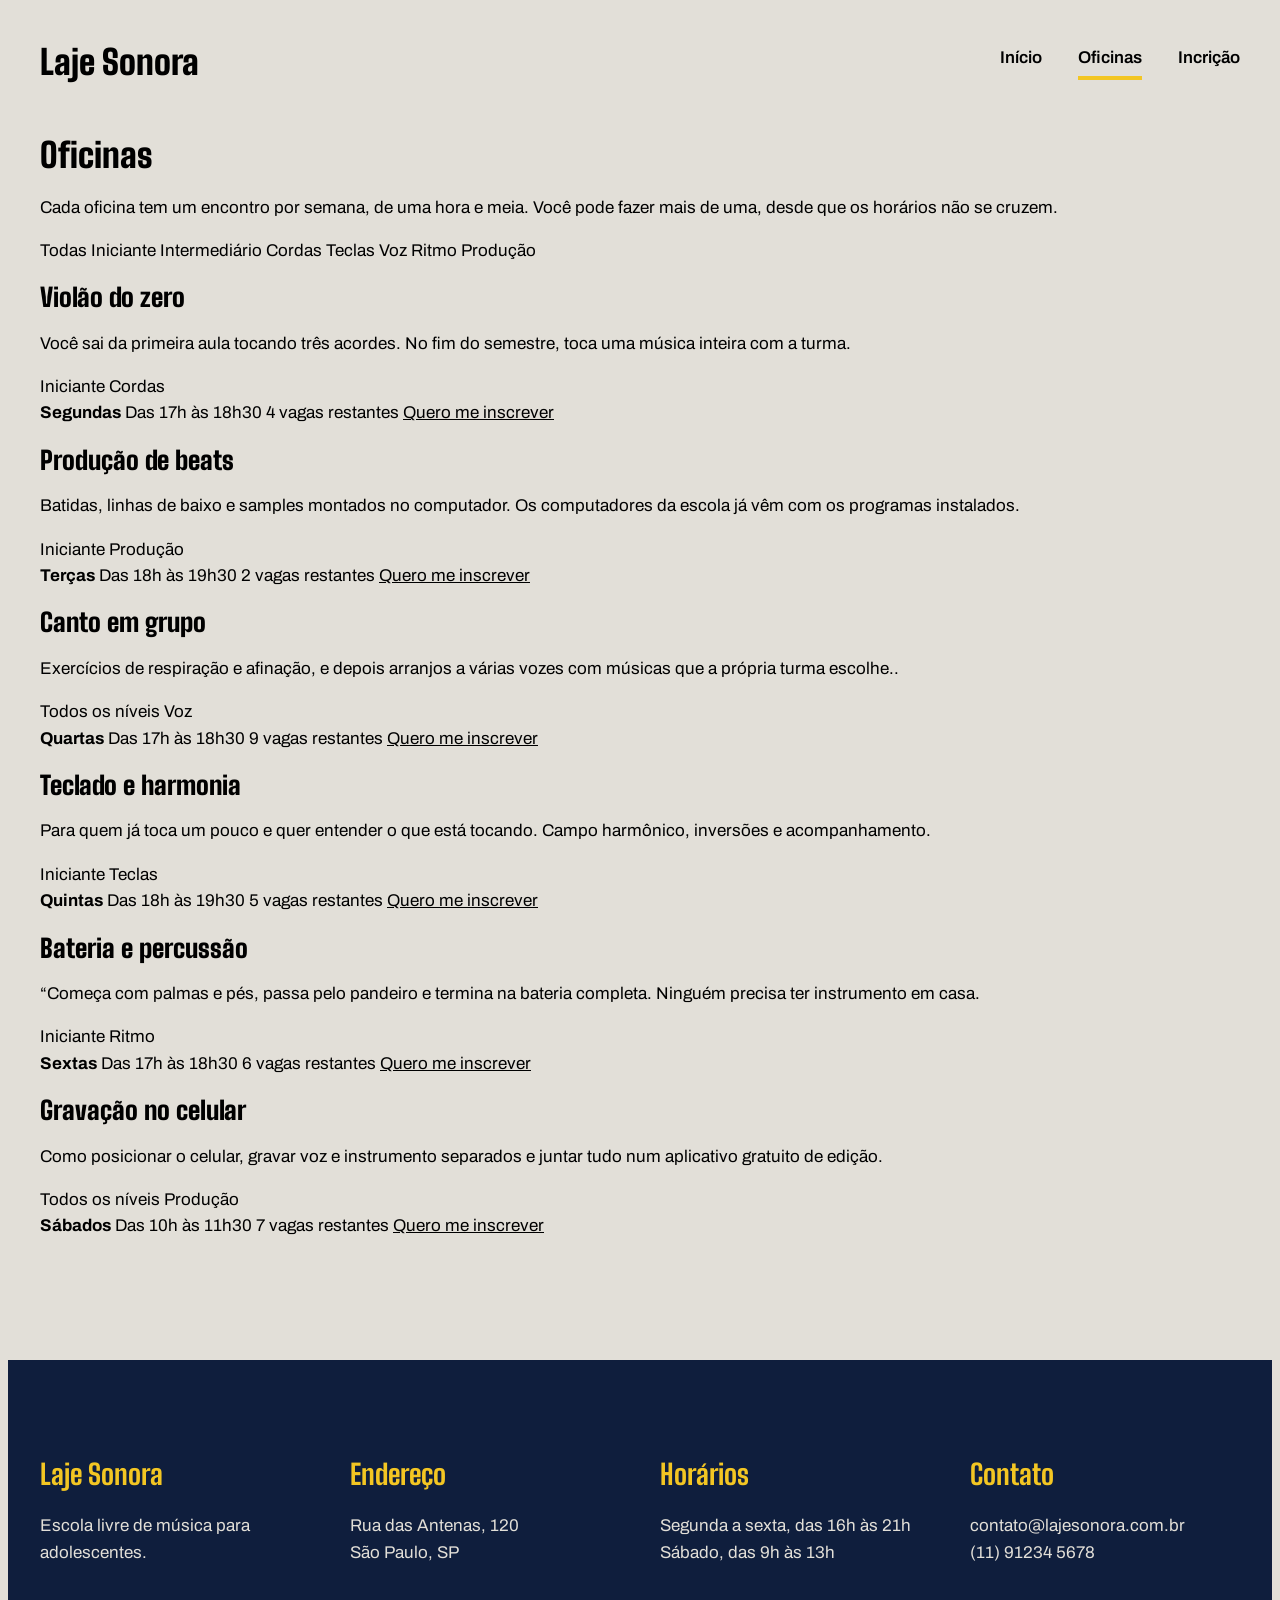
==== oficinas.html @ 65b5c01b "HTML da página de oficinas" ====
<!DOCTYPE html>
<html lang="pt-BR">
<head>
    <meta charset="UTF-8">
    <meta name="viewport" content="width=device-width, initial-scale=1.0">
    <link rel="preconnect" href="https://fonts.googleapis.com">
    <link rel="preconnect" href="https://fonts.gstatic.com" crossorigin>
    <link href="https://fonts.googleapis.com/css2?family=Archivo:ital,wght@0,100..900;1,100..900&family=Big+Shoulders:opsz,wght@10..72,100..900&display=swap" rel="stylesheet">
    <link rel="stylesheet" href="./oficinas.css">
    <title>Laje Sonora | Oficinas</title>
</head>
<body>
    <header class="conteudo topo">
        <a href="./index.html" class="logo">Laje Sonora</a>
        <nav class="menu">
            <a href="./index.html">Início</a>
            <a href="./oficinas.html" class="atual">Oficinas</a>
            <a href="./inscricao.html">Incrição</a>
        </nav>
    </header>
   <main class="conteudo">
    <h1 class="titulo-pagina">Oficinas</h1>
    <p class="subtitulo-pagina">Cada oficina tem um encontro por semana, de uma hora e meia. Você pode fazer mais de uma, desde que os horários não se cruzem.</p>
    <div class="filtros">
        <span class="filtro" class="ativo">Todas</span>
        <span class="filtro">Iniciante</span>
        <span class="filtro">Intermediário</span>
        <span class="filtro">Cordas</span>
        <span class="filtro">Teclas</span>
        <span class="filtro">Voz</span>
        <span class="filtro">Ritmo</span>
        <span class="filtro">Produção</span>
    </div>
    <div class="lista">
        <article class="oficina">
            <div class="foto foto-azul"></div>
            <div class="oficina-texto">
                <h2>Violão do zero</h2>
                <p>Você sai da primeira aula tocando três acordes. No fim do semestre, toca uma música inteira com a turma.</p>
                <div class="etiquetas">
                    <span class="etiqueta">Iniciante</span>
                    <span class="etiqueta">Cordas</span>
                </div>
            </div>
            <div class="oficina-detalhes">
                <strong>Segundas</strong>
                <span>Das 17h às 18h30</span>
                <span>4 vagas restantes</span>
                <a href="./inscricao.html">Quero me inscrever</a>
            </div>
        </article>
         <article class="oficina">
            <div class="foto foto-amarela"></div>
            <div class="oficina-texto">
                <h2>Produção de beats</h2>
                <p>Batidas, linhas de baixo e samples montados no computador. Os computadores da escola já vêm com os programas instalados.</p>
                <div class="etiquetas">
                    <span class="etiqueta">Iniciante</span>
                    <span class="etiqueta">Produção</span>
                </div>
            </div>
            <div class="oficina-detalhes">
                <strong>Terças</strong>
                <span>Das 18h às 19h30</span>
                <span>2 vagas restantes</span>
                <a href="./inscricao.html">Quero me inscrever</a>
            </div>
        </article>
        <article class="oficina">
            <div class="foto foto-tinta"></div>
            <div class="oficina-texto">
                <h2>Canto em grupo</h2>
                <p>Exercícios de respiração e afinação, e depois arranjos a várias vozes com músicas que a própria turma escolhe..</p>
                <div class="etiquetas">
                    <span class="etiqueta">Todos os níveis</span>
                    <span class="etiqueta">Voz</span>
                </div>
            </div>
            <div class="oficina-detalhes">
                <strong>Quartas</strong>
                <span>Das 17h às 18h30</span>
                <span>9 vagas restantes</span>
                <a href="./inscricao.html">Quero me inscrever</a>
            </div>
        </article>
        <article class="oficina">
            <div class="foto"></div>
            <div class="oficina-texto">
                <h2>Teclado e harmonia</h2>
                <p>Para quem já toca um pouco e quer entender o que está tocando. Campo harmônico, inversões e acompanhamento.</p>
                <div class="etiquetas">
                    <span class="etiqueta">Iniciante</span>
                    <span class="etiqueta">Teclas</span>
                </div>
            </div>
            <div class="oficina-detalhes">
                <strong>Quintas</strong>
                <span>Das 18h às 19h30</span>
                <span>5 vagas restantes</span>
                <a href="./inscricao.html">Quero me inscrever</a>
            </div>
        </article>
        <article class="oficina">
            <div class="foto foto-azul"></div>
            <div class="oficina-texto">
                <h2>Bateria e percussão</h2>
                <p>“Começa com palmas e pés, passa pelo pandeiro e termina na bateria completa. Ninguém precisa ter instrumento em casa.</p>
                <div class="etiquetas">
                    <span class="etiqueta">Iniciante</span>
                    <span class="etiqueta">Ritmo</span>
                </div>
            </div>
            <div class="oficina-detalhes">
                <strong>Sextas</strong>
                <span>Das 17h às 18h30</span>
                <span>6 vagas restantes</span>
                <a href="./inscricao.html">Quero me inscrever</a>
            </div>
        </article>
        <article class="oficina">
            <div class="foto foto-amarela"></div>
            <div class="oficina-texto">
                <h2>Gravação no celular</h2>
                <p>Como posicionar o celular, gravar voz e instrumento separados e juntar tudo num aplicativo gratuito de edição.</p>
                <div class="etiquetas">
                    <span class="etiqueta">Todos os níveis</span>
                    <span class="etiqueta">Produção</span>
                </div>
            </div>
            <div class="oficina-detalhes">
                <strong>Sábados</strong>
                <span>Das 10h às 11h30</span>
                <span>7 vagas restantes</span>
                <a href="./inscricao.html">Quero me inscrever</a>
            </div>
        </article>
    </div>
   </main>
    <footer class="rodape">
        <div class="conteudo rodape-colunas">
            <div class="rodape-coluna">
                <h4>Laje Sonora</h4>
                <p>Escola livre de música para <br> adolescentes.</p>
            </div>
            <div class="rodape-coluna">
                <h4>Endereço</h4>
                <p>Rua das Antenas, 120 <br> São Paulo, SP
                </p>
            </div>
            <div class="rodape-coluna">
                <h4>Horários</h4>
                <p>Segunda a sexta, das 16h às 21h <br> Sábado, das 9h às 13h
                </p>
            </div>
            <div class="rodape-coluna">
                <h4>Contato</h4>
                <p>contato@lajesonora.com.br <br> (11) 91234 5678
                </p>
            </div>
        </div>
    </footer>
</body>
</html>
---- oficinas.css ----
:root {
    --concreto: #E2DFD8;
    --concreto-escuro: #CBC7BE;
    --tinta: #0F1E3D;
    --caixa-dagua: #1F5FBF;
    --fita: #F3C623;
    --branco: #FFFFFF;

    --fonte-cartaz: "Big Shoulders", "Arial Narrow", sans-serif;
    --fonte-texto: "Archivo", Arial, sans-serif;
}

body{
    background-color: var(--concreto);
    text-decoration-color: var(--tinta);
    font-family: var(--fonte-texto);
    font-size: 17px;
    line-height: 1.55;
}

a{
    color: inherit
}

h1, h2, h3{
    font-family: var(--fonte-cartaz);
    font-weight: 900;
    line-height: 0.95;
}

.conteudo{
    max-width: 1200px;
    margin-inline: auto;
    padding-inline: 32px;
}

.topo{
    padding-block: 28px;
    display: flex;
    justify-content: space-between;
    align-items: center;
}

.logo{
    font-family: var(--fonte-cartaz);
    font-size: 34px;
    font-weight: 900;
    text-decoration: none;
}

.menu{
    display: flex;
    gap: 36px;
    a{
    font-weight: 600;
    text-decoration: none;
    padding-bottom: 4px;
    border-bottom: 4px solid transparent;
    }
    
    a:hover{
        border-bottom-color: var(--tinta);
    }
    
    a.atual{
        border-color: var(--fita);
    }
} 

.rodape{
    margin-top: 120px;
    background-color: var(--tinta);
    color: var(--concreto);
    padding-block: 56px;
    h4{
        font-family: var(--fonte-cartaz);
        font-size: 28px;
        color: var(--fita);
        margin-bottom: 12px;
    }
}

.rodape-colunas{
    display: flex;
    gap: 40px;
}

.rodape-coluna{
    flex: 1;
    
}
.foto{
    background-color: var(--concreto-escuro);
}

.foto-azul{
    background-color: var(--caixa-dagua);
}

.foto-amarela{
    background: var(--fita);
}

.foto-tinta{
    background-color: var(--tinta);
}
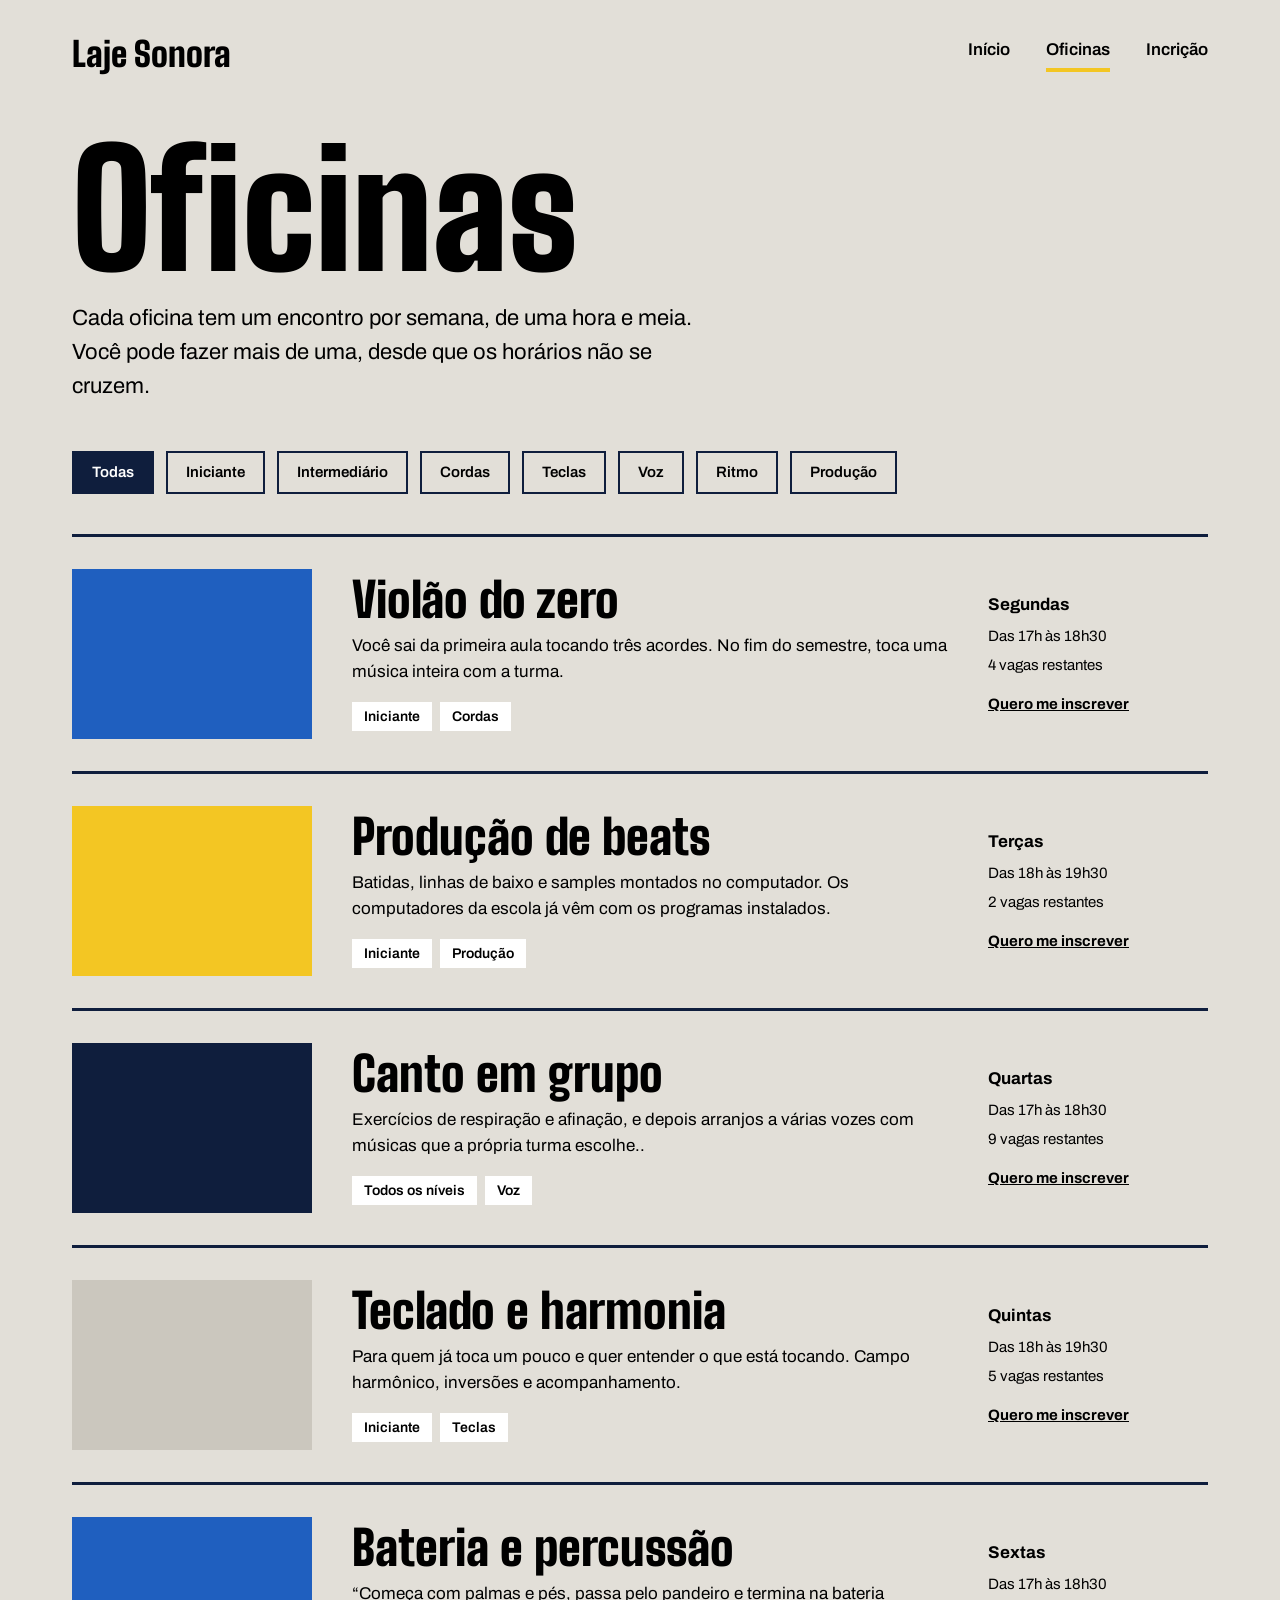
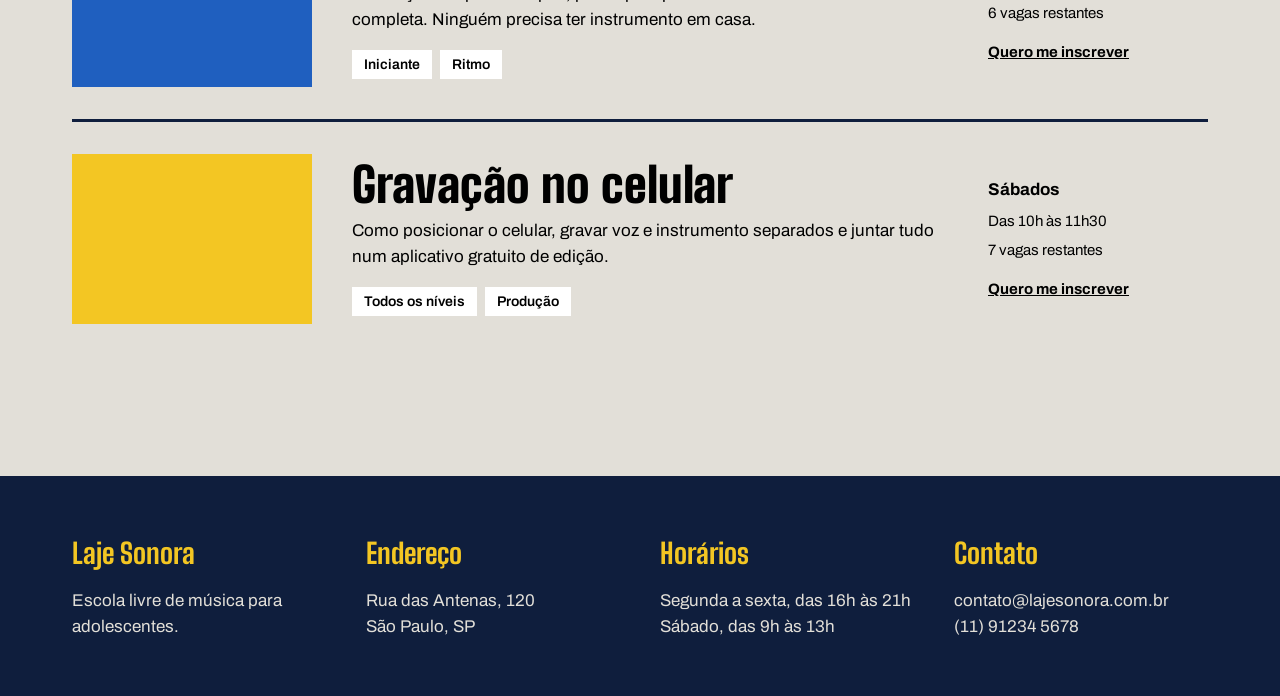
==== commit 4863c5b2: "Página de oficinas pronta" ====
--- a/oficinas.html
+++ b/oficinas.html
@@ -22,7 +22,7 @@
     <h1 class="titulo-pagina">Oficinas</h1>
     <p class="subtitulo-pagina">Cada oficina tem um encontro por semana, de uma hora e meia. Você pode fazer mais de uma, desde que os horários não se cruzem.</p>
     <div class="filtros">
-        <span class="filtro" class="ativo">Todas</span>
+        <span class="filtro ativo">Todas</span>
         <span class="filtro">Iniciante</span>
         <span class="filtro">Intermediário</span>
         <span class="filtro">Cordas</span>
--- a/oficinas.css
+++ b/oficinas.css
@@ -1,3 +1,9 @@
+*{
+    margin: 0;
+    padding: 0;
+    box-sizing: border-box;
+}
+
 :root {
     --concreto: #E2DFD8;
     --concreto-escuro: #CBC7BE;
@@ -103,4 +109,88 @@
 
 .foto-tinta{
     background-color: var(--tinta);
+}
+
+.titulo-pagina{
+    font-size: 160px;
+    margin-top: 24px;
+}
+
+.subtitulo-pagina{
+    font-size: 22px;
+    max-width: 640px;
+    margin-top: 16px;
+}
+
+.filtros{
+    margin-top: 48px;
+    display: flex;
+    flex-wrap: wrap;
+    gap: 12px;
+}
+
+.filtro{
+    border: 2px solid var(--tinta);
+    padding: 8px 18px;
+    font-weight: 600;
+    font-size: 15px;
+}
+
+.filtro.ativo{
+    background-color: var(--tinta);
+    color: var(--branco);
+}
+
+.lista{
+    margin-top: 40px;
+}
+
+.oficina{
+    padding-block: 32px;
+    border-top: 3px solid var(--tinta);
+    display: flex;
+    align-items: center;
+    gap: 40px;
+    h2{
+        font-size: 48px;
+        margin-bottom: 10px;
+    }
+}
+
+.oficina .foto{
+    width: 240px;
+    height: 170px;
+    flex-shrink: 0;
+}
+
+.oficina-texto{
+    flex: 1;
+}
+
+.etiquetas{
+    margin-top: 16px;
+    display: flex;
+    gap: 8px;
+}
+
+.etiqueta{
+    background-color: var(--branco);
+    padding: 4px 12px;
+    font-size: 14px;
+    font-weight: 600;
+}
+
+.oficina-detalhes{
+    width: 220px;
+    font-size: 15px;
+    display: flex;
+    flex-direction: column;
+    gap: 6px;
+    strong{
+        font-size: 17px;
+    }
+    a{
+        margin-top: 10px;
+        font-weight: 700;
+    }
 }
